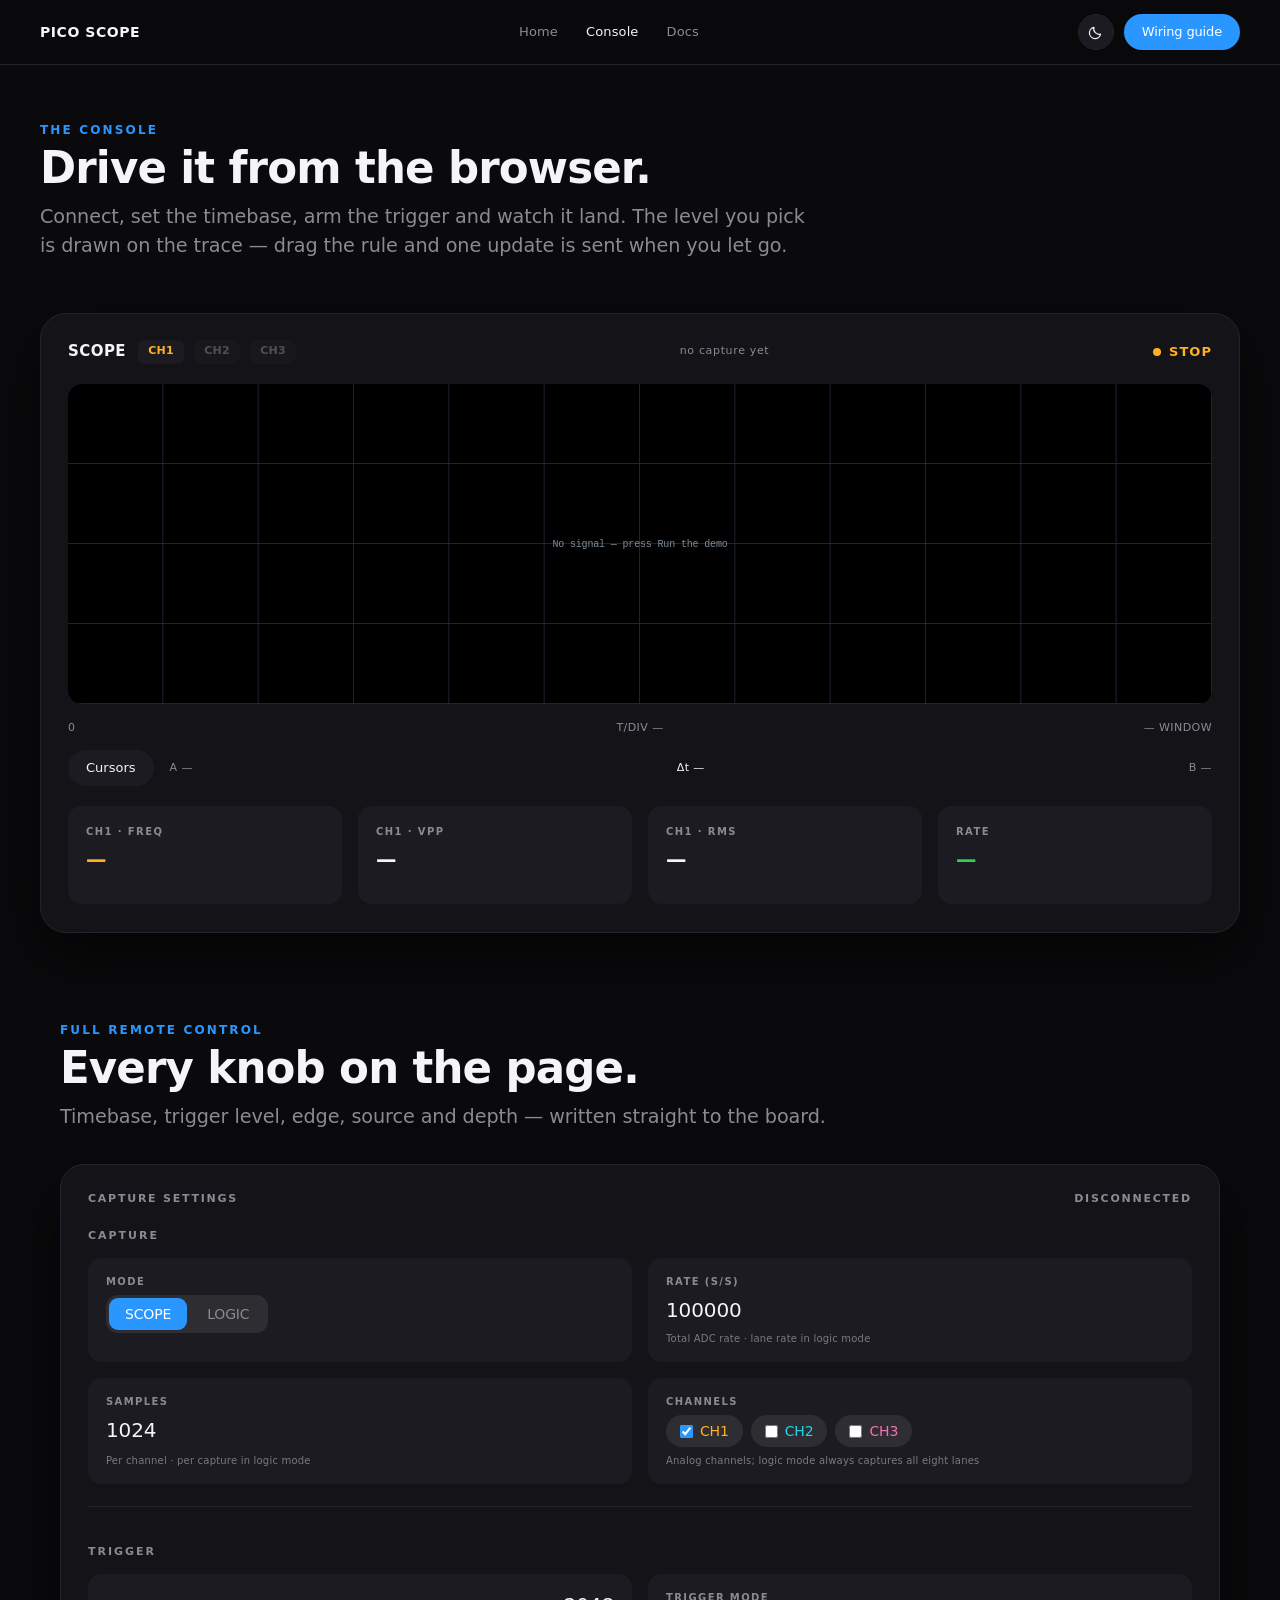
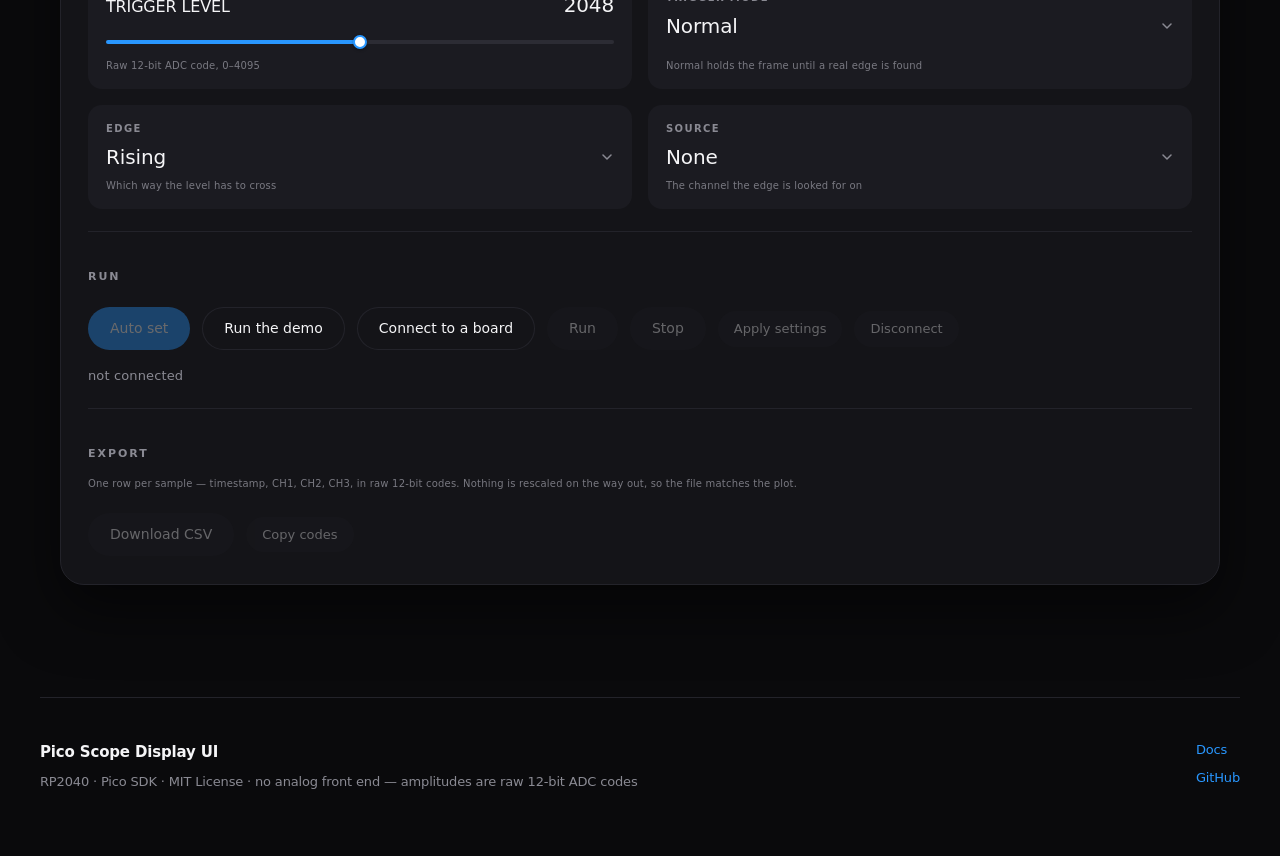
==== web/console.html @ 4c28401c "feat(web): split the site into Home, Console and Docs The single scrolling page mixed a landing surf" ====
<!doctype html>
<html lang="en" data-theme="dark">
<head>
<meta charset="utf-8">
<meta name="viewport" content="width=device-width, initial-scale=1">
<title>Console — Pico Scope</title>
<meta name="description" content="Connect, set the timebase, arm the trigger and read the capture. The level you pick is drawn on the trace.">
<meta name="color-scheme" content="dark light">
<link rel="icon" href="data:image/svg+xml,%3Csvg%20xmlns='http://www.w3.org/2000/svg'%20viewBox='0%200%2032%2032'%3E%3Crect%20width='32'%20height='32'%20rx='7'%20fill='%230a0a0c'/%3E%3Cpath%20d='M4%2020c3-11%206-11%209%200s6%2011%209%200'%20fill='none'%20stroke='%232997ff'%20stroke-width='2.4'%20stroke-linecap='round'/%3E%3C/svg%3E">
<link rel="stylesheet" href="css/scope.css">
</head>
<body>

<a class="skip-link" href="#stage">Skip to the plot</a>

<header class="nav">
  <div class="nav-inner">
    <a class="wordmark" href="index.html">PICO SCOPE</a>
    <nav class="nav-links" aria-label="Primary">
      <a class="nav-link" href="index.html">Home</a>
      <a class="nav-link" href="console.html" aria-current="page">Console</a>
      <a class="nav-link" href="docs.html">Docs</a>
    </nav>
    <div class="nav-actions">
      <button class="theme-btn" id="btn-theme" type="button" aria-label="Switch to light theme" title="Switch theme">
        <span id="btn-theme-icon">
          <svg class="i-moon" width="15" height="15" viewBox="0 0 16 16" fill="none" aria-hidden="true"><path d="M13.4 9.7A5.8 5.8 0 0 1 6.3 2.6 6 6 0 1 0 13.4 9.7Z" stroke="currentColor" stroke-width="1.3" stroke-linejoin="round"/></svg>
          <svg class="i-sun" width="15" height="15" viewBox="0 0 16 16" fill="none" stroke="currentColor" stroke-width="1.3" stroke-linecap="round" aria-hidden="true"><circle cx="8" cy="8" r="3.1"/><path d="M8 1v1.6M8 13.4V15M1 8h1.6M13.4 8H15M3.1 3.1l1.1 1.1M11.8 11.8l1.1 1.1M12.9 3.1l-1.1 1.1M4.2 11.8l-1.1 1.1"/></svg>
        </span>
      </button>
      <a class="pill pill--accent pill--xs" href="docs.html">Wiring guide</a>
    </div>
  </div>
</header>

<section class="section section--intro">
  <div class="wrap">
    <p class="eyebrow">THE CONSOLE</p>
    <h1 class="h2">Drive it from the browser.</h1>
    <p class="section-sub">Connect, set the timebase, arm the trigger and watch it land. The level you pick is drawn on the trace — drag the rule and one update is sent when you let go.</p>
  </div>
</section>

<main class="sheet">

  <section class="section section--stage" id="stage">
    <h2 class="visually-hidden">Live capture</h2>
    <div class="plot-card">
      <div class="plot-head">
        <div class="plot-brand">
          <span class="plot-mode" id="hdr-mode">SCOPE</span>
          <span class="chips" id="hdr-badges"></span>
        </div>
        <p class="plot-meta" id="plot-meta">no capture yet</p>
        <p class="plot-run" id="plot-run">
          <span class="plot-dot"></span><span id="plot-run-text">STOP</span>
        </p>
      </div>

      <div class="plot-scroll">
        <canvas class="plot-canvas" id="scope-canvas" width="1144" height="320" role="img"
          aria-label="Live capture plot: a twelve-division time base with three analog channels and eight stacked logic lanes, drawn in raw 12-bit ADC codes. The trigger level is drawn as a dashed rule you can drag vertically; two cursors can be placed to read a time and code difference."></canvas>
      </div>

      <div class="plot-axis">
        <span class="axis-origin">0</span>
        <span class="axis-tdiv" id="plot-tdiv">T/DIV —</span>
        <span class="axis-window" id="plot-window">— WINDOW</span>
      </div>

      <div class="plot-tools">
        <button class="pill pill--xs" id="btn-cursors" type="button" aria-pressed="false">Cursors</button>
        <p class="plot-cursors" id="plot-cursors">
          <span class="cursor-read" id="cursor-a">A —</span>
          <span class="cursor-delta" id="cursor-delta">Δt —</span>
          <span class="cursor-read" id="cursor-b">B —</span>
        </p>
      </div>

      <div class="plot-tiles">
        <div class="cell cell--tile" data-tone="amber">
          <span class="cell-label" id="tile-label-1">CH1 · FREQ</span>
          <span class="cell-value" id="m-freq">—</span>
        </div>
        <div class="cell cell--tile" data-tone="ink">
          <span class="cell-label" id="tile-label-2">CH1 · VPP</span>
          <span class="cell-value" id="m-vpp">—</span>
        </div>
        <div class="cell cell--tile" data-tone="ink">
          <span class="cell-label" id="tile-label-3">CH1 · RMS</span>
          <span class="cell-value" id="m-rms">—</span>
        </div>
        <div class="cell cell--tile" data-tone="green">
          <span class="cell-label" id="tile-label-4">RATE</span>
          <span class="cell-value" id="m-rate">—</span>
        </div>
      </div>
    </div>
  </section>

  <section class="section section--console" id="console">
    <div class="wrap">
      <p class="eyebrow">FULL REMOTE CONTROL</p>
      <h2 class="h2">Every knob on the page.</h2>
      <p class="section-sub">Timebase, trigger level, edge, source and depth — written straight to the board.</p>

      <form class="panel" id="ctl-panel" onsubmit="return false" aria-labelledby="panel-title">
        <div class="panel-head">
          <h3 class="panel-title" id="panel-title">CAPTURE SETTINGS</h3>
          <span class="panel-state" id="panel-state">DISCONNECTED</span>
        </div>

        <div class="panel-group">
          <h4 class="group-title">CAPTURE</h4>
          <div class="cells">
            <div class="cell">
              <span class="cell-label" id="lbl-mode">MODE</span>
              <div class="seg" role="radiogroup" aria-labelledby="lbl-mode">
                <label class="seg-item"><input type="radio" name="mode" id="mode-scope" value="scope" checked><span>SCOPE</span></label>
                <label class="seg-item"><input type="radio" name="mode" id="mode-logic" value="logic"><span>LOGIC</span></label>
              </div>
            </div>

            <div class="cell">
              <label class="cell-label" for="cfg-rate">RATE (S/s)</label>
              <input class="cell-input" type="number" id="cfg-rate" min="1000" max="500000" step="1000" inputmode="numeric" aria-describedby="rate-note">
              <p class="cell-note" id="rate-note">Total ADC rate · lane rate in logic mode</p>
            </div>

            <div class="cell">
              <label class="cell-label" for="cfg-count">SAMPLES</label>
              <input class="cell-input" type="number" id="cfg-count" min="64" max="2048" step="1" inputmode="numeric" aria-describedby="count-note">
              <p class="cell-note" id="count-note">Per channel · per capture in logic mode</p>
            </div>

            <div class="cell" id="ctl-channels">
              <span class="cell-label" id="lbl-channels">CHANNELS</span>
              <div class="choices" role="group" aria-labelledby="lbl-channels">
                <label class="choice ch1"><input type="checkbox" id="ch1" checked><span>CH1</span></label>
                <label class="choice ch2"><input type="checkbox" id="ch2"><span>CH2</span></label>
                <label class="choice ch3"><input type="checkbox" id="ch3"><span>CH3</span></label>
              </div>
              <p class="cell-note">Analog channels; logic mode always captures all eight lanes</p>
            </div>
          </div>
        </div>

        <div class="panel-group">
          <h4 class="group-title">TRIGGER</h4>
          <div class="cells">
            <div class="cell" id="cell-trig-level">
              <div class="cell-row">
                <label for="cfg-trig-level">TRIGGER LEVEL</label>
                <output class="cell-output" id="trig-level-out" for="cfg-trig-level">2048</output>
              </div>
              <input class="range" type="range" id="cfg-trig-level" min="0" max="4095" step="1" value="2048" aria-describedby="trig-level-note">
              <p class="cell-note" id="trig-level-note">Raw 12-bit ADC code, 0–4095</p>
              <p class="visually-hidden" id="trig-level-na">Trigger level is ignored in logic mode.</p>
            </div>

            <div class="cell">
              <label class="cell-label" for="trig-mode">TRIGGER MODE</label>
              <select class="cell-input" id="trig-mode">
                <option value="auto">Auto</option>
                <option value="normal" selected>Normal</option>
              </select>
              <p class="cell-note">Normal holds the frame until a real edge is found</p>
            </div>

            <div class="cell">
              <label class="cell-label" for="trig-edge">EDGE</label>
              <select class="cell-input" id="trig-edge">
                <option value="rising">Rising</option>
                <option value="falling">Falling</option>
              </select>
              <p class="cell-note">Which way the level has to cross</p>
            </div>

            <div class="cell">
              <label class="cell-label" for="trig-channel">SOURCE</label>
              <select class="cell-input" id="trig-channel"></select>
              <p class="cell-note">The channel the edge is looked for on</p>
            </div>
          </div>
        </div>

        <div class="panel-group">
          <h4 class="group-title">RUN</h4>
          <div class="panel-actions">
            <button class="pill pill--accent" id="btn-autoset" type="button" disabled>Auto set</button>
            <button class="pill pill--ghost" id="btn-demo" type="button">Run the demo</button>
            <button class="pill pill--ghost" id="btn-connect" type="button">Connect to a board</button>
            <button class="pill" id="btn-run" type="button" disabled>Run</button>
            <button class="pill" id="btn-stop" type="button" disabled>Stop</button>
            <button class="pill pill--sm" id="btn-apply" type="button" disabled>Apply settings</button>
            <button class="pill pill--sm" id="btn-disconnect" type="button" disabled>Disconnect</button>
          </div>
          <p class="status" id="status" role="status">not connected</p>
          <p class="caps" id="caps-line"></p>
        </div>

        <div class="panel-group">
          <h4 class="group-title">EXPORT</h4>
          <p class="cell-note">One row per sample — timestamp, CH1, CH2, CH3, in raw 12-bit codes. Nothing is rescaled on the way out, so the file matches the plot.</p>
          <div class="panel-actions">
            <button class="pill" id="btn-csv" type="button" disabled>Download CSV</button>
            <button class="pill pill--sm" id="btn-copy" type="button" disabled>Copy codes</button>
          </div>
        </div>
      </form>
    </div>
  </section>

</main>

<footer class="footer">
  <div class="wrap">
    <div class="footer-inner">
      <div class="footer-brand">
        <b>Pico Scope Display UI</b>
        <p>RP2040 · Pico SDK · MIT License · no analog front end — amplitudes are raw 12-bit ADC codes</p>
      </div>
      <div class="footer-links">
        <a href="docs.html">Docs</a>
        <a href="https://github.com/wedsamuel1230/pico-scope-display-ui">GitHub</a>
      </div>
    </div>
  </div>
</footer>

<p class="visually-hidden" id="sr-measurements" aria-live="polite"></p>

<script src="js/protocol.js"></script>
<script src="js/plot.js"></script>
<script src="js/serial.js"></script>
<script src="js/app.js"></script>
</body>
</html>
---- web/css/scope.css ----
/* scope.css — Pico Scope web console
 *
 * "Chart studio" brand shell: dark-first dashboard, light theme with the
 * same bones. Two themes via [data-theme] on <html>; dark is the default.
 *
 * The canvas is painted by plot.js — its own palette is pushed in by
 * app.js through ScopePlot.setTheme(), so the --plot-* tokens below only
 * have to match it closely (the canvas paints its own background).
 *
 * Product rule: there is no analog front end. Amplitudes are ALWAYS raw
 * 12-bit ADC codes — this file must never name volts.
 */

/* ------------------------------------------------------------------ */
/* Theme tokens                                                        */
/* ------------------------------------------------------------------ */
:root,
html[data-theme="dark"] {
  --bg: #0a0a0c;
  --card: #141418;
  --card-2: #1b1b21;
  --line: #23232a;
  --grid: #1b1b21;
  --ink: #f5f5f7;
  --sub: #8a8a93;
  --accent: #2997ff;
  --amber: #ffb020;
  --cyan: #22d3ee;
  --magenta: #f472b6;
  --green: #30d158;
  --red: #ff6b6b;

  --plot-bg: #08080a;
  --plot-grid: #23232a;
  --plot-ink: #f5f5f7;

  --knob: #ffffff;
  --on-accent: #ffffff;
  --shadow: 0 24px 60px rgba(0, 0, 0, 0.55);
  --nav-bg: rgba(10, 10, 12, 0.82);
  --track: #2c2c34;
}

html[data-theme="light"] {
  --bg: #f5f5f7;
  --card: #ffffff;
  --card-2: #edeff3;
  --line: #d2d2d7;
  --grid: #d9e0ea;
  --ink: #1d1d1f;
  --sub: #6e6e73;
  --accent: #0071e3;
  --amber: #d98c0d;
  --cyan: #058cab;
  --magenta: #d4338c;
  --green: #21a13b;
  --red: #c0392b;

  --plot-bg: #f8f9fb;
  --plot-grid: #d9e0ea;
  --plot-ink: #1d1d1f;

  --knob: #ffffff;
  --on-accent: #ffffff;
  --shadow: 0 24px 60px rgba(0, 0, 0, 0.12);
  --nav-bg: rgba(245, 245, 247, 0.84);
  --track: #d2d2d7;
}

/* ------------------------------------------------------------------ */
/* Base                                                               */
/* ------------------------------------------------------------------ */
*, *::before, *::after { box-sizing: border-box; }

html {
  -webkit-text-size-adjust: 100%;
  scroll-behavior: smooth;
}

body {
  margin: 0;
  background: var(--bg);
  color: var(--ink);
  font-family: Inter, -apple-system, BlinkMacSystemFont, "SF Pro Text",
    "Segoe UI", system-ui, sans-serif;
  font-size: 16px;
  line-height: 1.5;
  letter-spacing: -0.01em;
  -webkit-font-smoothing: antialiased;
}

h1, h2, h3 { margin: 0; font-weight: 700; }
p { margin: 0; }
b, strong { font-weight: 700; }

a { color: var(--accent); text-decoration: none; }
a:hover { text-decoration: underline; }

/* one visible ring for every keyboard-reachable control */
:focus-visible {
  outline: 2px solid var(--accent);
  outline-offset: 2px;
  border-radius: 8px;
}

::selection { background: color-mix(in srgb, var(--accent) 35%, transparent); }

.visually-hidden {
  position: absolute;
  width: 1px; height: 1px;
  margin: -1px; padding: 0;
  overflow: hidden;
  clip: rect(0 0 0 0);
  clip-path: inset(50%);
  white-space: nowrap;
  border: 0;
}

.skip-link {
  position: absolute;
  left: -9999px;
  top: 8px;
  z-index: 60;
  padding: 10px 16px;
  background: var(--card);
  border: 1px solid var(--line);
  color: var(--ink);
  border-radius: 12px;
}
.skip-link:focus { left: 12px; }

.wrap {
  max-width: 1240px;
  margin: 0 auto;
  padding: 0 20px;
}

/* ------------------------------------------------------------------ */
/* Type helpers                                                        */
/* ------------------------------------------------------------------ */
.eyebrow {
  font-size: 12px;
  font-weight: 700;
  letter-spacing: 0.18em;
  text-transform: uppercase;
  color: var(--accent);
}

.eyebrow--sub { color: var(--sub); }

.h2 {
  margin-top: 6px;
  font-size: clamp(30px, 3.4vw, 48px);
  letter-spacing: -0.02em;
  line-height: 1.06;
}

.section-sub {
  margin-top: 12px;
  max-width: 780px;
  font-size: clamp(16px, 1.5vw, 20px);
  letter-spacing: -0.004em;
  color: var(--sub);
}

/* ------------------------------------------------------------------ */
/* Nav                                                                */
/* ------------------------------------------------------------------ */
.nav {
  position: sticky;
  top: 0;
  z-index: 30;
  background: var(--nav-bg);
  backdrop-filter: saturate(180%) blur(20px);
  -webkit-backdrop-filter: saturate(180%) blur(20px);
  border-bottom: 1px solid var(--line);
}

.nav-inner {
  max-width: 1240px;
  margin: 0 auto;
  height: 64px;
  padding: 0 20px;
  display: flex;
  align-items: center;
  gap: 20px;
}

.wordmark {
  font-size: 14px;
  font-weight: 700;
  letter-spacing: 0.04em;
  white-space: nowrap;
}

.nav-links {
  display: flex;
  gap: 28px;
  margin: 0 auto;
}

.nav-link {
  font-size: 13px;
  letter-spacing: 0.01em;
  color: var(--sub);
  white-space: nowrap;
}
.nav-link:hover { color: var(--ink); text-decoration: none; }

.nav-actions { display: flex; align-items: center; gap: 10px; }

.theme-btn {
  appearance: none;
  border: 1px solid var(--line);
  width: 36px; height: 36px;
  border-radius: 50%;
  display: grid;
  place-items: center;
  padding: 0;
  cursor: pointer;
  background: var(--card-2);
  color: var(--ink);
  transition: background 0.15s ease, color 0.15s ease;
}
.theme-btn:hover { color: var(--accent); }
.theme-btn span { display: block; line-height: 0; }
.theme-btn .i-sun { display: none; }
html[data-theme="light"] .theme-btn .i-moon { display: none; }
html[data-theme="light"] .theme-btn .i-sun { display: block; }

/* ------------------------------------------------------------------ */
/* Pills                                                              */
/* ------------------------------------------------------------------ */
.pill {
  appearance: none;
  border: 0;
  border-radius: 980px;
  display: inline-flex;
  align-items: center;
  justify-content: center;
  padding: 11px 22px;
  font: inherit;
  font-size: 14px;
  font-weight: 500;
  color: var(--ink);
  background: var(--card-2);
  cursor: pointer;
  white-space: nowrap;
  transition: background 0.15s ease, opacity 0.15s ease, transform 0.15s ease;
}
.pill:hover { text-decoration: none; background: color-mix(in srgb, var(--card-2) 78%, var(--ink)); }
.pill:active:not(:disabled) { transform: translateY(1px); }
.pill:disabled { opacity: 0.36; cursor: not-allowed; }

.pill--accent { background: var(--accent); color: var(--on-accent); }
.pill--accent:hover:not(:disabled) { background: color-mix(in srgb, var(--accent) 84%, #000); }
.pill--ghost {
  background: transparent;
  color: var(--ink);
  box-shadow: inset 0 0 0 1px var(--line);
}
.pill--ghost:hover:not(:disabled) { background: color-mix(in srgb, var(--ink) 6%, transparent); }

.pill--xs { height: 36px; padding: 0 18px; font-size: 13px; border-radius: 18px; }
.pill--lg { height: 54px; padding: 0 32px; font-size: 16px; border-radius: 27px; }
.pill--sm { padding: 8px 16px; font-size: 13px; }

/* ------------------------------------------------------------------ */
/* Hero                                                               */
/* ------------------------------------------------------------------ */
.hero { padding: 36px 0 6px; }

.hero-title {
  margin-top: 10px;
  font-size: clamp(38px, 6.4vw, 76px);
  line-height: 1.06;
  letter-spacing: -0.03em;
}
.hero-title span { display: block; }

.hero-sub {
  margin-top: 12px;
  max-width: 820px;
  font-size: clamp(17px, 1.6vw, 22px);
  line-height: 1.42;
  letter-spacing: -0.005em;
  color: var(--sub);
}

.hero-actions {
  margin-top: 34px;
  display: flex;
  flex-wrap: wrap;
  gap: 16px;
}

/* ------------------------------------------------------------------ */
/* Sections                                                           */
/* ------------------------------------------------------------------ */
main { display: block; }

.section { padding: 72px 0; }

.sheet {
  max-width: 1240px;
  margin: 0 auto;
  padding: 0 20px;
}

.section--stage { padding: 44px 0 64px; }
.section--metrics { padding: 8px 0 56px; }
.section--console { padding: 24px 0 72px; }

/* ------------------------------------------------------------------ */
/* The plot card                                                      */
/* ------------------------------------------------------------------ */
.plot-card {
  max-width: 1200px;
  margin: 0 auto;
  background: var(--card);
  border: 1px solid var(--line);
  border-radius: 26px;
  padding: 26px 27px 28px;
  box-shadow: var(--shadow);
}

.plot-head {
  display: flex;
  align-items: center;
  flex-wrap: wrap;
  gap: 10px 14px;
}

.plot-brand { display: flex; align-items: center; gap: 12px; min-width: 0; }

.plot-mode {
  font-size: 15px;
  font-weight: 700;
  letter-spacing: 0.03em;
}

.chips { display: flex; flex-wrap: wrap; gap: 10px; }

.badge {
  display: inline-flex;
  align-items: center;
  justify-content: center;
  min-width: 46px;
  height: 24px;
  padding: 0 10px;
  border-radius: 7px;
  background: var(--card-2);
  font-size: 11px;
  font-weight: 700;
  letter-spacing: 0.02em;
}
.badge.ch1 { color: var(--amber); }
.badge.ch2 { color: var(--cyan); }
.badge.ch3 { color: var(--magenta); }
.badge.logic { color: var(--green); }
.badge.is-off { color: var(--sub); opacity: 0.5; }

.plot-meta {
  flex: 1 1 auto;
  order: 2;
  text-align: center;
  font-size: 11px;
  font-weight: 500;
  letter-spacing: 0.06em;
  color: var(--sub);
  font-variant-numeric: tabular-nums;
  white-space: nowrap;
  overflow: hidden;
  text-overflow: ellipsis;
}

.plot-run {
  order: 3;
  margin-left: auto;
  display: inline-flex;
  align-items: center;
  gap: 8px;
  font-size: 13px;
  font-weight: 700;
  letter-spacing: 0.08em;
  color: var(--amber);
}

.plot-dot {
  width: 8px; height: 8px;
  border-radius: 50%;
  background: currentColor;
}

.plot-run.is-run { color: var(--green); }

.plot-scroll {
  margin-top: 20px;
  border-radius: 14px;
  overflow: hidden;
}

.plot-canvas {
  display: block;
  width: 100%;
  aspect-ratio: 1144 / 320;
  border-radius: 14px;
  background: var(--plot-bg);
  /* pan-x keeps the horizontal swipe that scrolls .plot-scroll on a phone
     while still handing us the vertical drag that moves the level rule */
  touch-action: pan-x;
}

.plot-canvas.is-cursors { touch-action: none; cursor: crosshair; }
.plot-canvas.is-level { cursor: ns-resize; }

.plot-axis {
  margin-top: 16px;
  display: grid;
  grid-template-columns: 1fr auto 1fr;
  align-items: baseline;
  gap: 8px;
  font-size: 11px;
  font-weight: 500;
  letter-spacing: 0.04em;
  color: var(--sub);
  font-variant-numeric: tabular-nums;
}
.axis-origin { justify-self: start; }
.axis-tdiv { justify-self: center; }
.axis-window { justify-self: end; }

.plot-tools {
  margin-top: 14px;
  display: flex;
  align-items: center;
  flex-wrap: wrap;
  gap: 10px 16px;
}

.plot-cursors {
  flex: 1 1 260px;
  min-width: 0;
  display: grid;
  grid-template-columns: 1fr auto 1fr;
  align-items: baseline;
  gap: 8px;
  font-size: 11px;
  font-weight: 500;
  letter-spacing: 0.04em;
  color: var(--sub);
  font-variant-numeric: tabular-nums;
  overflow-wrap: anywhere;
}
.cursor-read { justify-self: start; }
.cursor-read:last-child { justify-self: end; }
.cursor-delta { justify-self: center; color: var(--ink); }
.plot-cursors.is-live .cursor-delta { color: var(--accent); }

.plot-tiles {
  margin-top: 20px;
  display: grid;
  grid-template-columns: repeat(4, minmax(0, 1fr));
  gap: 16px;
}

/* ------------------------------------------------------------------ */
/* Cells (readout tiles + control cells)                              */
/* ------------------------------------------------------------------ */
.cell {
  background: var(--card-2);
  border-radius: 14px;
  padding: 16px 18px;
  min-height: 92px;
  display: flex;
  flex-direction: column;
  gap: 6px;
  min-width: 0;
}

.cell-label {
  font-size: 10px;
  font-weight: 700;
  letter-spacing: 0.14em;
  text-transform: uppercase;
  color: var(--sub);
}

.cell-value {
  font-size: 20px;
  font-weight: 500;
  letter-spacing: -0.005em;
  color: var(--ink);
  font-variant-numeric: tabular-nums;
  overflow-wrap: anywhere;
}

.cell--tile {
  min-height: 98px;
  padding: 18px;
  justify-content: flex-start;
}
.cell--tile .cell-value {
  font-size: clamp(18px, 1.6vw, 22px);
  font-weight: 700;
  letter-spacing: -0.01em;
}

.cell-row {
  display: flex;
  align-items: baseline;
  justify-content: space-between;
  gap: 10px;
}

.cell-output {
  font-size: 20px;
  font-weight: 500;
  font-variant-numeric: tabular-nums;
}

.cell-note {
  margin-top: auto;
  font-size: 10px;
  letter-spacing: 0.02em;
  color: var(--sub);
  opacity: 0.85;
}

.cell.muted { opacity: 0.45; }

/* LOGIC captures ignore the analog trigger level: the control stays
   usable, it just reads as out of play                                  */
#cell-trig-level.is-inactive { opacity: 0.72; }

[data-tone="amber"] .cell-value { color: var(--amber); }
[data-tone="ink"] .cell-value { color: var(--ink); }
[data-tone="green"] .cell-value { color: var(--green); }

/* ------------------------------------------------------------------ */
/* Metrics                                                            */
/* ------------------------------------------------------------------ */
.metrics {
  margin-top: 26px;
  display: grid;
  grid-template-columns: repeat(4, minmax(0, 1fr));
  gap: 18px;
}

.metric {
  background: var(--card);
  border: 1px solid var(--line);
  border-radius: 20px;
  padding: 22px;
  min-height: 150px;
  display: flex;
  flex-direction: column;
  gap: 8px;
}

.metric-value {
  font-size: clamp(26px, 2.6vw, 36px);
  font-weight: 700;
  letter-spacing: -0.015em;
  line-height: 1.05;
  font-variant-numeric: tabular-nums;
}

.metric-label {
  font-size: 10px;
  font-weight: 500;
  letter-spacing: 0.14em;
  text-transform: uppercase;
  color: var(--sub);
}

.tone-accent { color: var(--accent); }
.tone-cyan { color: var(--cyan); }
.tone-amber { color: var(--amber); }
.tone-magenta { color: var(--magenta); }
.tone-green { color: var(--green); }

.spark {
  margin-top: auto;
  width: 100%;
  height: 24px;
  display: block;
}

/* ------------------------------------------------------------------ */
/* Control panel                                                      */
/* ------------------------------------------------------------------ */
.panel {
  margin-top: 32px;
  background: var(--card);
  border: 1px solid var(--line);
  border-radius: 24px;
  padding: 26px 27px 28px;
  box-shadow: var(--shadow);
}

.panel-head {
  display: flex;
  align-items: center;
  justify-content: space-between;
  gap: 16px;
  margin-bottom: 20px;
}

.panel-title {
  font-size: 11px;
  font-weight: 700;
  letter-spacing: 0.16em;
  text-transform: uppercase;
  color: var(--sub);
}

.panel-state {
  font-size: 11px;
  font-weight: 700;
  letter-spacing: 0.16em;
  text-transform: uppercase;
  color: var(--sub);
}
.panel-state.is-on { color: var(--green); }

.cells {
  display: grid;
  grid-template-columns: repeat(2, minmax(0, 1fr));
  gap: 16px;
}
.cells + .cells { margin-top: 16px; }

/* ---- segmented radio group ---- */
.seg {
  display: inline-flex;
  gap: 4px;
  padding: 3px;
  border-radius: 12px;
  background: color-mix(in srgb, var(--ink) 8%, transparent);
  align-self: flex-start;
}

.seg-item {
  position: relative;
  display: inline-flex;
  cursor: pointer;
}

/* The native radio is stretched across the whole segment and sits above
   the painted span, so the control itself is the hit target anywhere in
   the segment. A 1x1 input under the span is invisible to hit-testing
   (clicks land on the span), which breaks pointer automation.          */
.seg-item input {
  position: absolute;
  top: 0;
  right: 0;
  bottom: 0;
  left: 0;
  width: 100%;
  height: 100%;
  margin: 0;
  opacity: 0;
  z-index: 1;
  cursor: pointer;
}

.seg-item span {
  display: inline-flex;
  align-items: center;
  height: 32px;
  padding: 0 16px;
  border-radius: 9px;
  font-size: 14px;
  font-weight: 500;
  color: var(--sub);
}

.seg-item input:checked + span {
  background: var(--accent);
  color: var(--on-accent);
}

.seg-item input:focus-visible + span {
  outline: 2px solid var(--accent);
  outline-offset: 2px;
}

.seg-item:has(input:disabled) { opacity: 0.4; cursor: not-allowed; }

/* ---- text/number/select inputs ---- */
.cell-input {
  appearance: none;
  width: 100%;
  border: 0;
  background: transparent;
  color: var(--ink);
  font: inherit;
  font-size: 20px;
  font-weight: 500;
  letter-spacing: -0.005em;
  padding: 0;
  font-variant-numeric: tabular-nums;
}
.cell-input:disabled { opacity: 0.5; cursor: not-allowed; }

/* borderless selects still need a caret — drawn as a background image so
   it centres itself on the control box whatever the cell layout does   */
select.cell-input {
  cursor: pointer;
  padding-right: 18px;
  background-image: url("data:image/svg+xml,%3Csvg xmlns='http://www.w3.org/2000/svg' width='10' height='6' viewBox='0 0 10 6'%3E%3Cpath d='M1 1l4 4 4-4' fill='none' stroke='%238a8a93' stroke-width='1.5' stroke-linecap='round' stroke-linejoin='round'/%3E%3C/svg%3E");
  background-repeat: no-repeat;
  background-position: right 2px center;
  background-size: 10px 6px;
}

input[type="number"] { -moz-appearance: textfield; }
input[type="number"]::-webkit-outer-spin-button,
input[type="number"]::-webkit-inner-spin-button {
  -webkit-appearance: none;
  margin: 0;
}

/* ---- trigger level slider ---- */
.range {
  appearance: none;
  -webkit-appearance: none;
  width: 100%;
  height: 20px;
  margin: 6px 0 0;
  padding: 0;
  background: transparent;
  cursor: pointer;
  --fill: 50%;
}

.range::-webkit-slider-runnable-track {
  height: 4px;
  border-radius: 999px;
  background: linear-gradient(
    to right,
    var(--accent) 0 var(--fill),
    var(--track) var(--fill) 100%);
}

.range::-webkit-slider-thumb {
  -webkit-appearance: none;
  width: 14px; height: 14px;
  margin-top: -5px;
  border-radius: 50%;
  background: var(--knob);
  border: 2px solid var(--accent);
  box-shadow: 0 1px 3px rgba(0, 0, 0, 0.35);
}

.range::-moz-range-track {
  height: 4px;
  border-radius: 999px;
  background: var(--track);
}
.range::-moz-range-progress {
  height: 4px;
  border-radius: 999px;
  background: var(--accent);
}
.range::-moz-range-thumb {
  width: 12px; height: 12px;
  border-radius: 50%;
  background: var(--knob);
  border: 2px solid var(--accent);
}

.range:focus-visible { outline-offset: 4px; }
.range:disabled { opacity: 0.5; cursor: not-allowed; }

/* ---- channel checkboxes ---- */
.choices { display: flex; flex-wrap: wrap; gap: 8px; }

.choice {
  display: inline-flex;
  align-items: center;
  gap: 7px;
  height: 32px;
  padding: 0 14px;
  border-radius: 999px;
  background: color-mix(in srgb, var(--ink) 8%, transparent);
  font-size: 14px;
  font-weight: 500;
  color: var(--ink);
  cursor: pointer;
}

.choice input { accent-color: var(--accent); margin: 0; }
.choice.ch1 span { color: var(--amber); }
.choice.ch2 span { color: var(--cyan); }
.choice.ch3 span { color: var(--magenta); }
.choice:has(input:disabled) { opacity: 0.4; cursor: not-allowed; }
.choice:has(input:focus-visible) { outline: 2px solid var(--accent); outline-offset: 2px; }

/* ---- actions + status ---- */
.panel-actions {
  margin-top: 22px;
  display: flex;
  flex-wrap: wrap;
  gap: 12px 12px;
  align-items: center;
}

.status {
  margin-top: 16px;
  font-size: 13px;
  letter-spacing: 0.01em;
  color: var(--sub);
}
.status.ok { color: var(--green); }
.status.warn { color: var(--amber); }
.status.err { color: var(--red); }

.caps {
  margin-top: 6px;
  font-size: 12px;
  letter-spacing: 0.02em;
  color: var(--sub);
  opacity: 0.85;
}

/* ------------------------------------------------------------------ */
/* Footer                                                             */
/* ------------------------------------------------------------------ */
.footer { padding: 40px 0 64px; }

.footer-inner {
  border-top: 1px solid var(--line);
  padding-top: 42px;
  display: flex;
  flex-wrap: wrap;
  align-items: flex-start;
  justify-content: space-between;
  gap: 20px 40px;
}

.footer-brand b { font-size: 15px; }
.footer-brand p {
  margin-top: 8px;
  max-width: 640px;
  font-size: 13px;
  color: var(--sub);
}

.footer-links {
  display: flex;
  flex-direction: column;
  gap: 8px;
  font-size: 13px;
  font-weight: 500;
}
.footer-links a { color: var(--accent); }

/* ------------------------------------------------------------------ */
/* Responsive                                                         */
/* ------------------------------------------------------------------ */
@media (max-width: 1024px) {
  .nav-links { gap: 20px; }
  .metrics { grid-template-columns: repeat(2, minmax(0, 1fr)); }
}

@media (max-width: 860px) {
  .cells { grid-template-columns: minmax(0, 1fr); }
  .plot-tiles { grid-template-columns: repeat(2, minmax(0, 1fr)); }
  .section { padding: 56px 0; }
}

@media (max-width: 760px) {
  .nav-links { display: none; }
  .nav-inner { justify-content: space-between; }

  /* keep the 12-division plot readable: scroll it rather than crush it */
  .plot-scroll { overflow-x: auto; -webkit-overflow-scrolling: touch; }
  .plot-canvas { min-width: 560px; }

  .plot-meta {
    order: 4;
    flex-basis: 100%;
    text-align: left;
  }
  .plot-card { padding: 20px 18px 22px; border-radius: 22px; }
  .panel { padding: 20px 18px 22px; }
  .plot-run { margin-left: 0; }
}

@media (max-width: 520px) {
  .hero { padding-top: 24px; }
  .metrics { grid-template-columns: minmax(0, 1fr); }
  .plot-tiles { grid-template-columns: minmax(0, 1fr); }
  .pill--lg { width: 100%; }
  .hero-actions { flex-direction: column; align-items: stretch; }
}

/* ------------------------------------------------------------------ */
/* Motion / print preferences                                         */
/* ------------------------------------------------------------------ */
@media (prefers-reduced-motion: reduce) {
  html { scroll-behavior: auto; }
  *,
  *::before,
  *::after {
    animation: none !important;
    transition: none !important;
  }
}

/* ------------------------------------------------------------------ */
/* Nav — current page, wordmark as a link                             */
/* ------------------------------------------------------------------ */
.nav-link[aria-current="page"] { color: var(--ink); }
a.wordmark { color: var(--ink); }
a.wordmark:hover { color: var(--ink); text-decoration: none; }

/* ------------------------------------------------------------------ */
/* Page intros                                                        */
/* ------------------------------------------------------------------ */
.section--intro { padding: 56px 0 8px; }

/* ------------------------------------------------------------------ */
/* Console — grouped form sections                                    */
/* ------------------------------------------------------------------ */
.panel-group + .panel-group {
  margin-top: 22px;
  padding-top: 22px;
  border-top: 1px solid var(--line);
}
.group-title {
  margin-bottom: 14px;
  font-size: 11px;
  font-weight: 700;
  letter-spacing: 0.18em;
  text-transform: uppercase;
  color: var(--sub);
}

/* ------------------------------------------------------------------ */
/* Docs — quick start                                                 */
/* ------------------------------------------------------------------ */
.steps {
  display: grid;
  grid-template-columns: repeat(auto-fit, minmax(260px, 1fr));
  gap: 18px;
  margin-top: 22px;
}
.step {
  padding: 22px 22px 24px;
  border: 1px solid var(--line);
  border-radius: 18px;
  background: var(--card);
}
.step-num {
  font-size: 12px;
  font-weight: 700;
  letter-spacing: 0.18em;
  color: var(--accent);
}
.step-title {
  margin-top: 8px;
  font-size: 15px;
  font-weight: 700;
  letter-spacing: 0.14em;
  text-transform: uppercase;
}
.step p {
  margin-top: 10px;
  font-size: 14px;
  line-height: 1.5;
  color: var(--sub);
}

/* ------------------------------------------------------------------ */
/* Docs — cards, tables, frame diagram, code                          */
/* ------------------------------------------------------------------ */
.doc-card {
  margin-top: 22px;
  padding: 26px 28px 30px;
  border: 1px solid var(--line);
  border-radius: 20px;
  background: var(--card);
}
.doc-grid {
  display: grid;
  grid-template-columns: repeat(auto-fit, minmax(320px, 1fr));
  gap: 32px;
}
.doc-title {
  font-size: 12px;
  font-weight: 700;
  letter-spacing: 0.16em;
  text-transform: uppercase;
}
.doc-note {
  margin-top: 8px;
  font-size: 13px;
  line-height: 1.5;
  color: var(--sub);
}
.doc-table {
  width: 100%;
  margin-top: 14px;
  border-collapse: collapse;
  font-size: 13px;
}
.doc-table th {
  padding: 0 12px 8px 0;
  border-bottom: 1px solid var(--line);
  font-size: 11px;
  font-weight: 700;
  letter-spacing: 0.14em;
  text-align: left;
  text-transform: uppercase;
  color: var(--sub);
}
.doc-table td {
  padding: 11px 12px 11px 0;
  border-bottom: 1px solid color-mix(in srgb, var(--line) 70%, transparent);
}
.doc-table tr:last-child td { border-bottom: 0; }
.doc-table td:last-child { padding-right: 0; }
.doc-table--wide { margin-top: 18px; }
.doc-table--wide td:nth-child(2) { color: var(--sub); }

.frame-diagram {
  display: flex;
  gap: 4px;
  margin-top: 14px;
  padding: 14px;
  border-radius: 14px;
  background: var(--card-2);
}
.frame-field {
  flex: 1;
  display: flex;
  flex-direction: column;
  gap: 4px;
  padding: 10px 12px;
  border: 1px solid var(--line);
  border-radius: 8px;
}
.frame-field--wide { flex: 6; }
.frame-field b {
  font-size: 12px;
  font-weight: 700;
  letter-spacing: 0.06em;
}
.frame-field i {
  font-style: normal;
  font-size: 11px;
  color: var(--sub);
}

.code-block {
  margin: 16px 0 0;
  padding: 18px 20px;
  border-radius: 12px;
  background: var(--card-2);
  overflow-x: auto;
}
.code-block code {
  font-family: ui-monospace, SFMono-Regular, "SF Mono", Menlo, monospace;
  font-size: 13px;
  line-height: 1.75;
  white-space: pre;
  color: var(--ink);
}
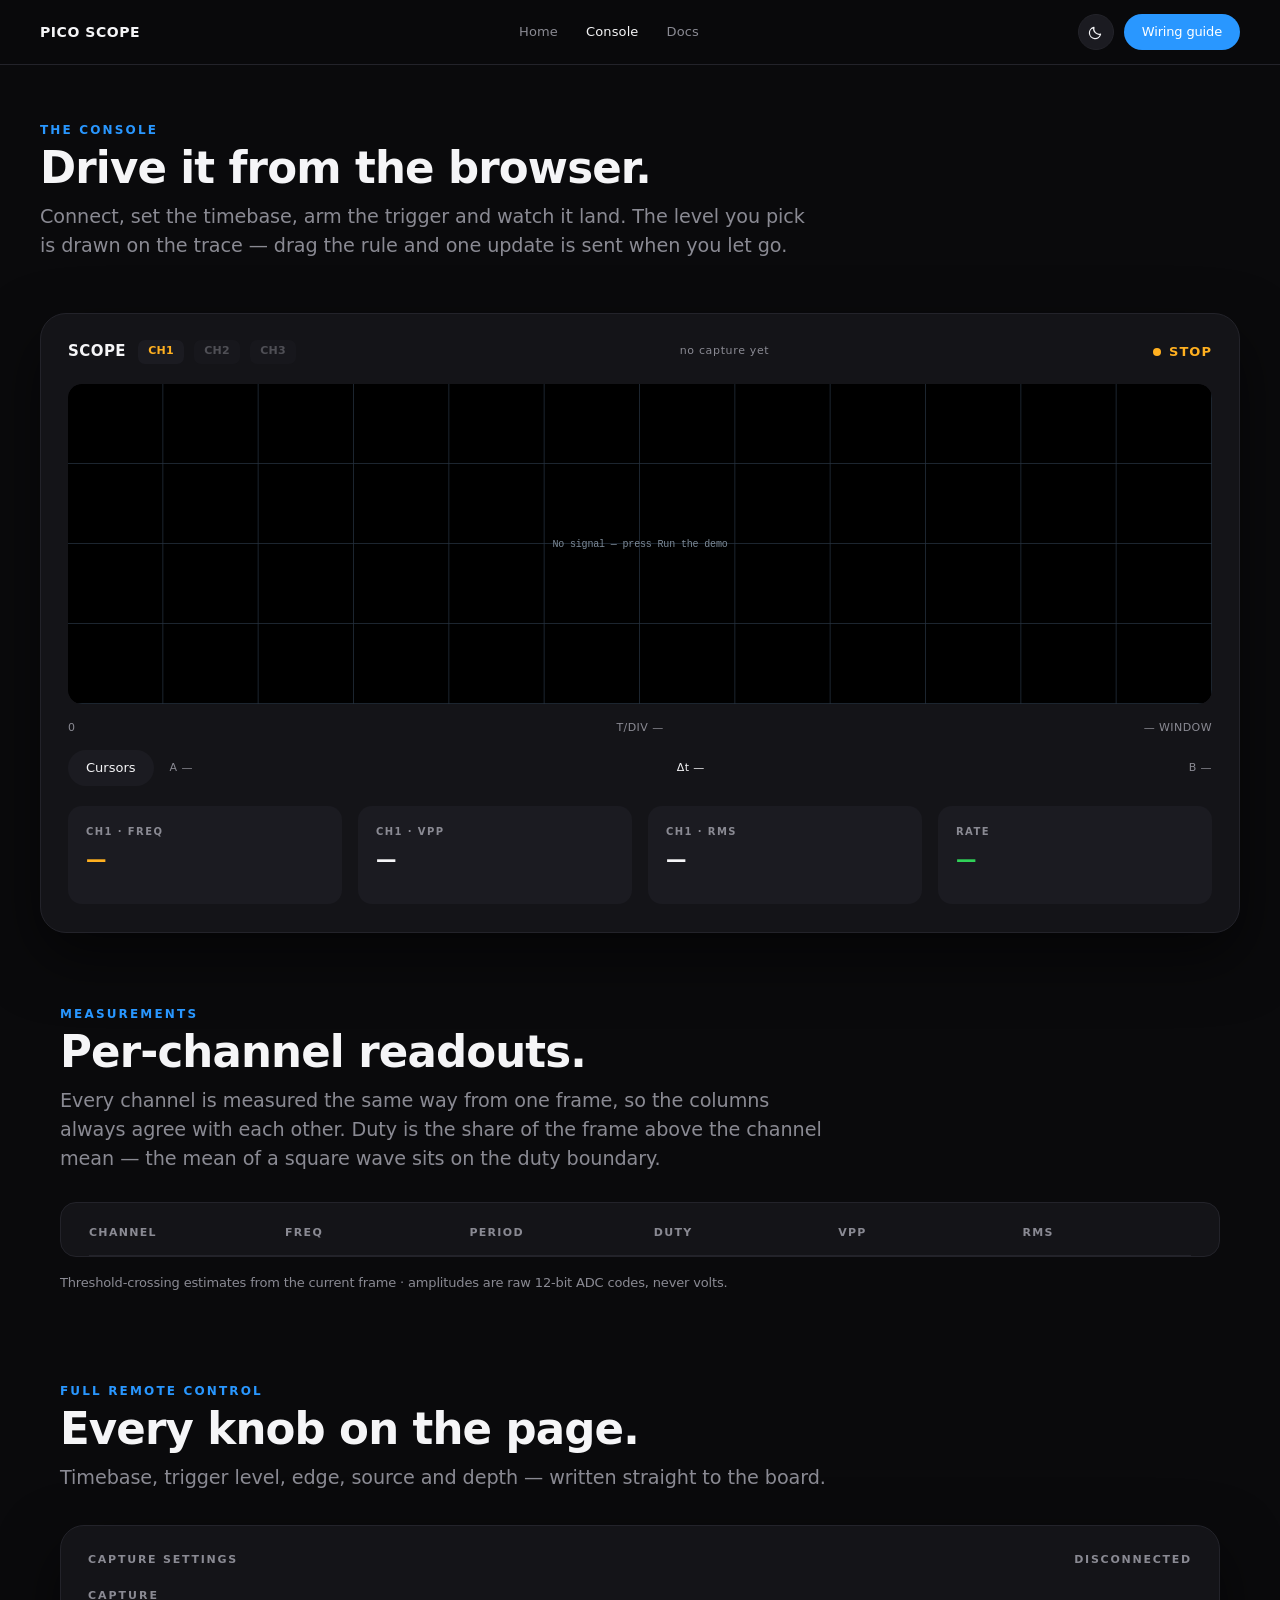
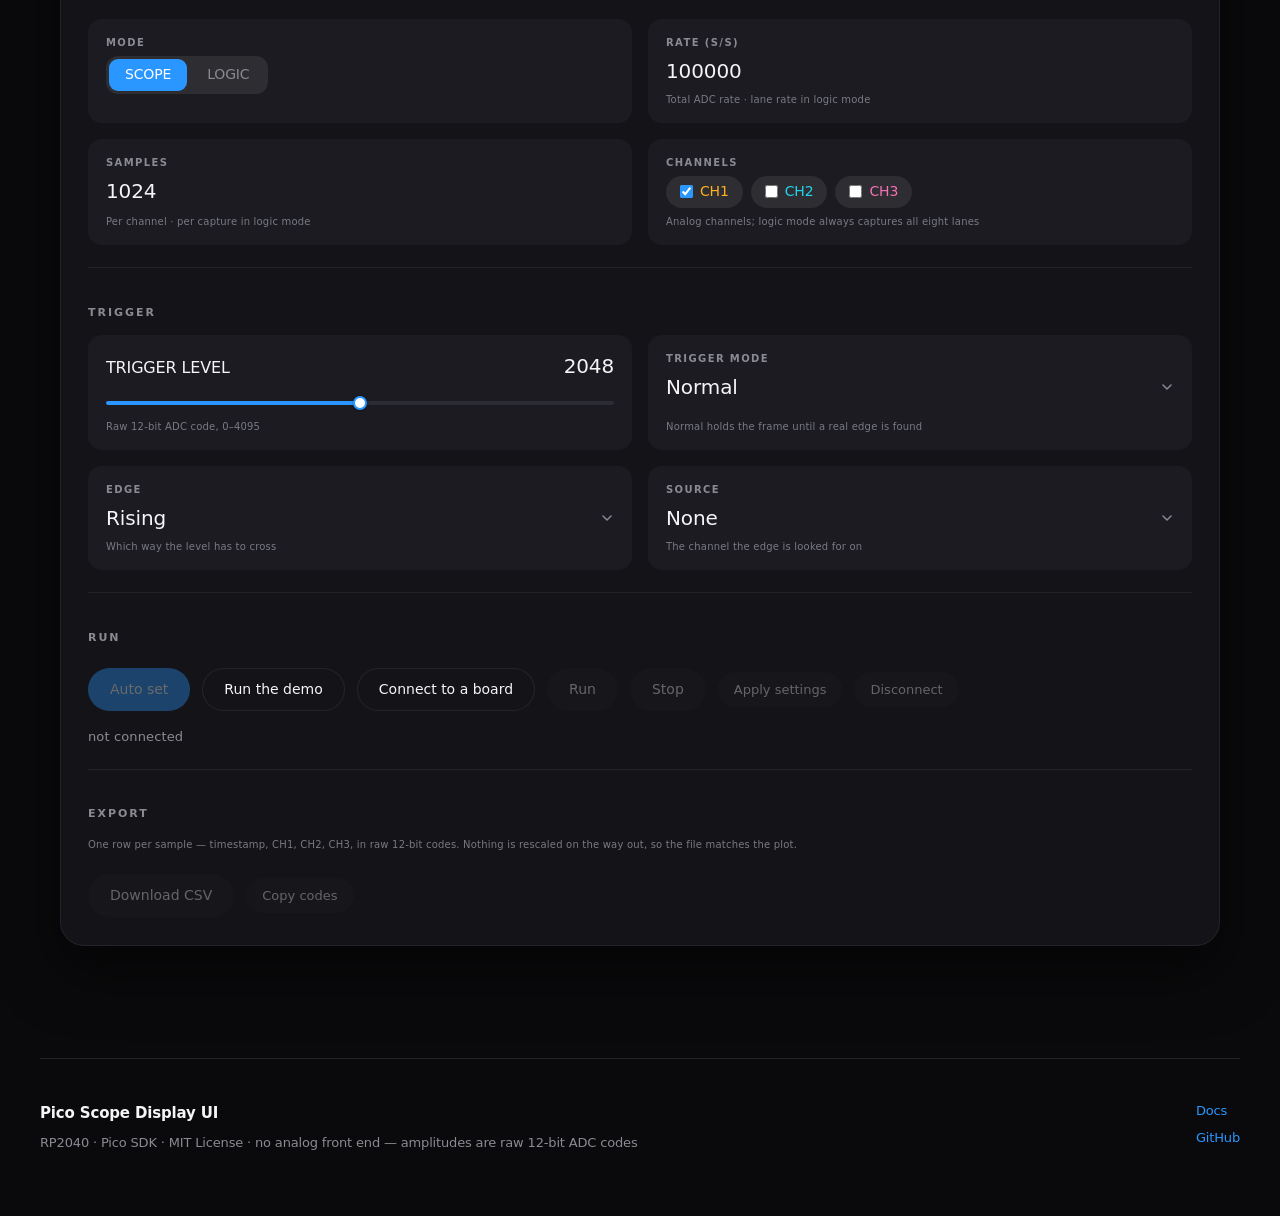
==== commit 8bbfb3f6: "feat(web): per-channel measurement panel with period and duty readouts Adds a per-channel measuremen" ====
--- a/web/console.html
+++ b/web/console.html
@@ -98,6 +98,28 @@
     </div>
   </section>
 
+  <section class="section section--measure" id="measure">
+    <div class="wrap">
+      <p class="eyebrow">MEASUREMENTS</p>
+      <h2 class="h2">Per-channel readouts.</h2>
+      <p class="section-sub">Every channel is measured the same way from one frame, so the columns always agree with each other. Duty is the share of the frame above the channel mean — the mean of a square wave sits on the duty boundary.</p>
+
+      <div class="measure-card" id="measure-card" data-mode="scope">
+        <div class="measure-head">
+          <span class="measure-th">Channel</span>
+          <span class="measure-th">Freq</span>
+          <span class="measure-th">Period</span>
+          <span class="measure-th">Duty</span>
+          <span class="measure-th measure-th--amp">Vpp</span>
+          <span class="measure-th measure-th--amp">Rms</span>
+        </div>
+        <div class="measure-rows" id="measure-rows"></div>
+      </div>
+
+      <p class="measure-note">Threshold-crossing estimates from the current frame · amplitudes are raw 12-bit ADC codes, never volts.</p>
+    </div>
+  </section>
+
   <section class="section section--console" id="console">
     <div class="wrap">
       <p class="eyebrow">FULL REMOTE CONTROL</p>
--- a/web/css/scope.css
+++ b/web/css/scope.css
@@ -1069,3 +1069,133 @@
   white-space: pre;
   color: var(--ink);
 }
+
+/* ==================================================================
+   Measurements — the per-channel readout table
+   ================================================================== */
+
+.section--measure { padding: 8px 0 64px; }
+
+.measure-card {
+  margin-top: 28px;
+  padding: 0 28px;
+  background: var(--card);
+  border: 1px solid var(--line);
+  border-radius: 16px;
+}
+
+.measure-head,
+.measure-row {
+  display: grid;
+  grid-template-columns: 180px repeat(5, minmax(0, 1fr));
+  gap: 16px;
+  align-items: center;
+}
+
+.measure-head {
+  padding: 22px 0 14px;
+  border-bottom: 1px solid var(--line);
+}
+
+.measure-th {
+  font-size: 11px;
+  font-weight: 600;
+  letter-spacing: 1.3px;
+  text-transform: uppercase;
+  color: var(--sub);
+}
+
+.measure-row {
+  padding: 18px 0;
+  border-bottom: 1px solid var(--line);
+}
+
+.measure-row:last-child { border-bottom: 0; }
+
+.measure-ch {
+  display: inline-flex;
+  align-items: center;
+  gap: 10px;
+  font-size: 17px;
+  font-weight: 600;
+}
+
+.measure-dot {
+  flex: none;
+  width: 9px;
+  height: 9px;
+  border-radius: 50%;
+  background: currentColor;
+}
+
+.measure-off {
+  margin-left: 6px;
+  padding: 3px 10px;
+  background: var(--card-2);
+  border: 1px solid var(--line);
+  border-radius: 11px;
+  font-size: 10px;
+  font-weight: 600;
+  letter-spacing: 0.8px;
+  text-transform: uppercase;
+  color: var(--sub);
+}
+
+.measure-row[data-off="true"] .measure-ch { color: var(--sub); }
+.measure-row[data-off="true"] .measure-dot { opacity: 0.3; }
+.measure-row[data-off="true"] .measure-val b { color: var(--sub); }
+
+.measure-val {
+  display: flex;
+  align-items: baseline;
+  gap: 4px;
+  min-width: 0;
+  font-variant-numeric: tabular-nums;
+}
+
+.measure-val b {
+  font-size: 22px;
+  font-weight: 700;
+  letter-spacing: -0.01em;
+  color: var(--ink);
+}
+
+.measure-unit {
+  font-size: 12px;
+  font-style: normal;
+  color: var(--sub);
+}
+
+/* Logic has no amplitude: the Vpp and Rms columns are dropped entirely. */
+#measure-card[data-mode="logic"] .measure-head,
+#measure-card[data-mode="logic"] .measure-row {
+  grid-template-columns: 180px repeat(3, minmax(0, 1fr));
+}
+
+#measure-card[data-mode="logic"] .measure-th--amp,
+#measure-card[data-mode="logic"] .measure-val[data-col="vpp"],
+#measure-card[data-mode="logic"] .measure-val[data-col="rms"] {
+  display: none;
+}
+
+.measure-note {
+  margin: 16px 0 0;
+  font-size: 13px;
+  line-height: 1.6;
+  color: var(--sub);
+}
+
+@media (max-width: 760px) {
+  .measure-head,
+  .measure-row {
+    grid-template-columns: 96px repeat(5, minmax(0, 1fr));
+    gap: 10px;
+  }
+  #measure-card[data-mode="logic"] .measure-head,
+  #measure-card[data-mode="logic"] .measure-row {
+    grid-template-columns: 96px repeat(3, minmax(0, 1fr));
+  }
+  .measure-card { padding: 0 16px; }
+  .measure-val b { font-size: 17px; }
+  .measure-unit { display: none; }
+}
